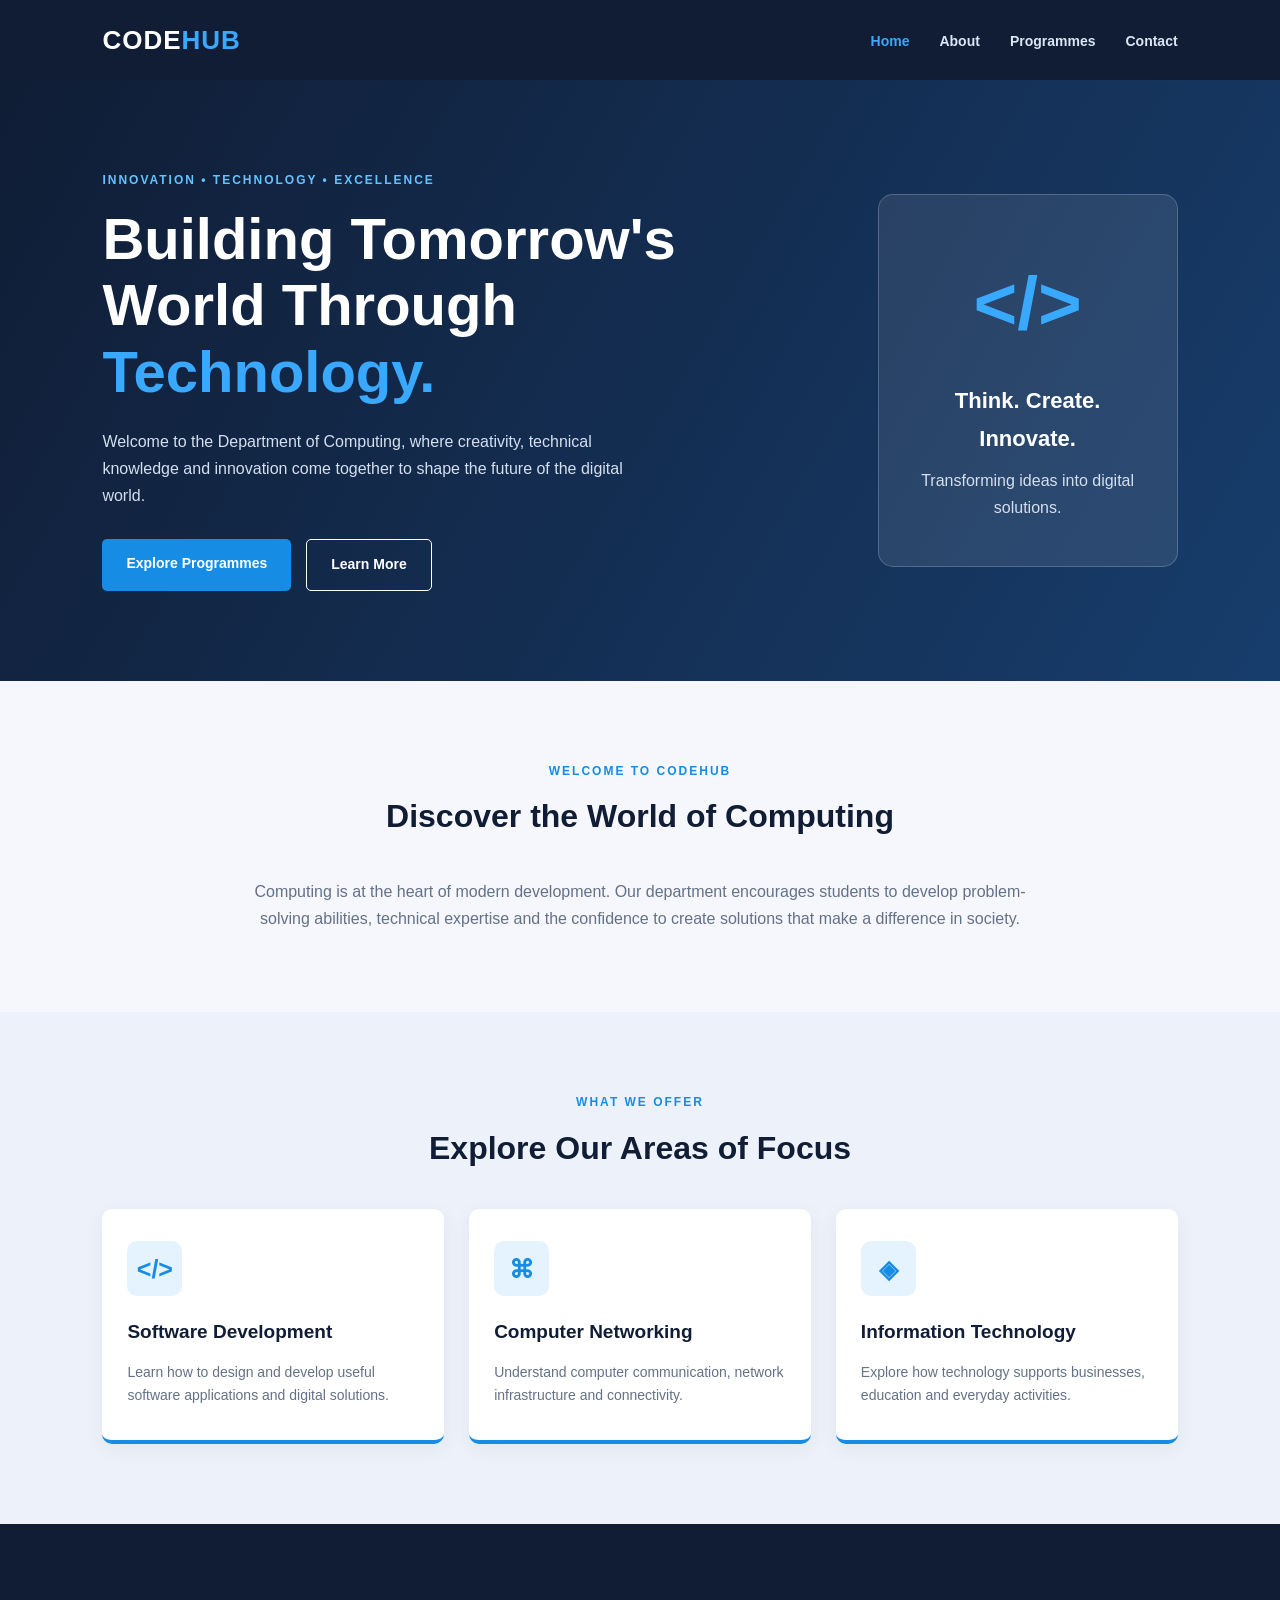
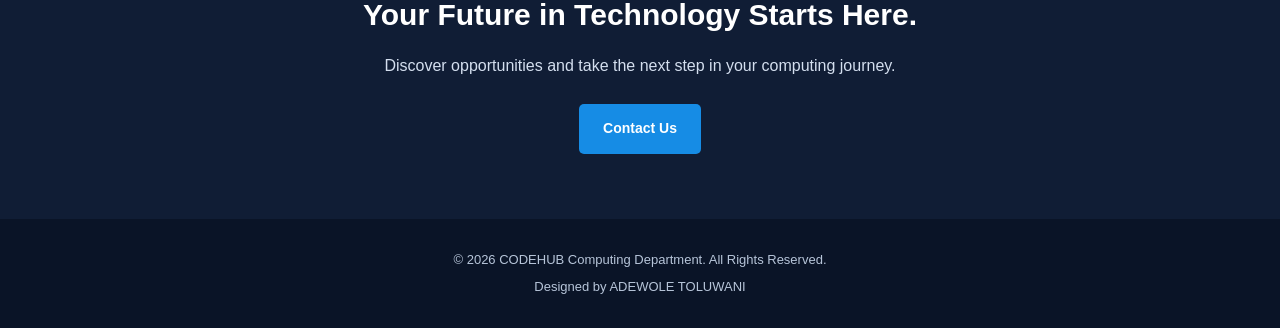
==== index.html @ 2d65027b "initial commit - Computing Department website" ====
<!DOCTYPE html>
<html lang="en">
<head>
    <meta charset="UTF-8">
    <meta name="viewport" content="width=device-width, initial-scale=1.0">
    <title>Computing Department | Home</title>
    <link rel="stylesheet" href="style.css">
</head>
<body>

    <header>
        <nav class="navbar">
            <a href="index.html" class="logo">CODE<span>HUB</span></a>

            <ul class="nav-links">
                <li><a href="index.html" class="active">Home</a></li>
                <li><a href="about.html">About</a></li>
                <li><a href="programmes.html">Programmes</a></li>
                <li><a href="contact.html">Contact</a></li>
            </ul>
        </nav>
    </header>

    <main>
        <section class="hero">
            <div class="hero-content">
                <p class="eyebrow">INNOVATION • TECHNOLOGY • EXCELLENCE</p>

                <h1>Building Tomorrow's World Through <span>Technology.</span></h1>

                <p>
                    Welcome to the Department of Computing, where creativity,
                    technical knowledge and innovation come together to shape
                    the future of the digital world.
                </p>

                <div class="hero-buttons">
                    <a href="programmes.html" class="btn primary-btn">
                        Explore Programmes
                    </a>

                    <a href="about.html" class="btn outline-btn">
                        Learn More
                    </a>
                </div>
            </div>

            <div class="hero-card">
                <div class="code-symbol">&lt;/&gt;</div>
                <h2>Think. Create. Innovate.</h2>
                <p>Transforming ideas into digital solutions.</p>
            </div>
        </section>

        <section class="welcome section-padding">
            <div class="section-heading">
                <p class="eyebrow">WELCOME TO CODEHUB</p>
                <h2>Discover the World of Computing</h2>
            </div>

            <p class="welcome-text">
                Computing is at the heart of modern development. Our department
                encourages students to develop problem-solving abilities,
                technical expertise and the confidence to create solutions
                that make a difference in society.
            </p>
        </section>

        <section class="highlights section-padding">
            <div class="section-heading">
                <p class="eyebrow">WHAT WE OFFER</p>
                <h2>Explore Our Areas of Focus</h2>
            </div>

            <div class="card-container">
                <article class="info-card">
                    <div class="card-icon">&lt;/&gt;</div>
                    <h3>Software Development</h3>
                    <p>
                        Learn how to design and develop useful software
                        applications and digital solutions.
                    </p>
                </article>

                <article class="info-card">
                    <div class="card-icon">⌘</div>
                    <h3>Computer Networking</h3>
                    <p>
                        Understand computer communication, network
                        infrastructure and connectivity.
                    </p>
                </article>

                <article class="info-card">
                    <div class="card-icon">◈</div>
                    <h3>Information Technology</h3>
                    <p>
                        Explore how technology supports businesses,
                        education and everyday activities.
                    </p>
                </article>
            </div>
        </section>

        <section class="call-to-action">
            <h2>Your Future in Technology Starts Here.</h2>
            <p>Discover opportunities and take the next step in your computing journey.</p>
            <a href="contact.html" class="btn primary-btn">Contact Us</a>
        </section>
    </main>

    <footer>
        <p>&copy; 2026 CODEHUB Computing Department. All Rights Reserved.</p>
        <p>Designed by ADEWOLE TOLUWANI</p>
    </footer>

</body>
</html>
---- style.css ----
/* =================================
   CODEHUB COMPUTING DEPARTMENT
   Designed by ADEWOLE TOLUWANI
================================= */

/* GENERAL STYLING */

* {
    margin: 0;
    padding: 0;
    box-sizing: border-box;
}

html {
    scroll-behavior: smooth;
}

body {
    font-family: Arial, Helvetica, sans-serif;
    background: #f5f7fc;
    color: #17243b;
    line-height: 1.7;
}

a {
    text-decoration: none;
}

.section-padding {
    padding: 80px 8%;
}

/* NAVIGATION BAR */

header {
    background: #101d35;
    padding: 18px 8%;
}

.navbar {
    display: flex;
    align-items: center;
    justify-content: space-between;
    flex-wrap: wrap;
    gap: 20px;
}

.logo {
    color: white;
    font-size: 26px;
    font-weight: 800;
    letter-spacing: 1px;
}

.logo span {
    color: #39a9ff;
}

.nav-links {
    display: flex;
    list-style: none;
    gap: 30px;
    flex-wrap: wrap;
}

.nav-links a {
    color: #dce5f5;
    font-size: 14px;
    font-weight: 600;
    transition: 0.3s;
}

.nav-links a:hover,
.nav-links a.active {
    color: #39a9ff;
}

/* HERO SECTION */

.hero {
    min-height: 520px;
    background: linear-gradient(120deg, #101d35, #173d6c);
    color: white;
    padding: 90px 8%;
    display: flex;
    justify-content: space-between;
    align-items: center;
    gap: 50px;
}

.hero-content {
    max-width: 620px;
}

.eyebrow {
    color: #168ce5;
    font-size: 12px;
    font-weight: 800;
    letter-spacing: 2px;
    margin-bottom: 15px;
}

.hero .eyebrow {
    color: #65c2ff;
}

.hero h1 {
    font-size: clamp(36px, 5vw, 58px);
    line-height: 1.15;
    margin-bottom: 22px;
}

.hero h1 span {
    color: #39a9ff;
}

.hero-content > p:not(.eyebrow) {
    color: #d4dfef;
    max-width: 550px;
    margin-bottom: 30px;
}

.hero-buttons {
    display: flex;
    gap: 15px;
    flex-wrap: wrap;
}

/* BUTTONS */

.btn {
    display: inline-block;
    border: none;
    border-radius: 5px;
    padding: 13px 24px;
    font-size: 14px;
    font-weight: 700;
    cursor: pointer;
    transition: 0.3s;
}

.primary-btn {
    background: #168ce5;
    color: white;
}

.primary-btn:hover {
    background: #0872c1;
}

.outline-btn {
    border: 1px solid #ffffff;
    color: white;
}

.outline-btn:hover {
    background: white;
    color: #101d35;
}

/* HERO FEATURE CARD */

.hero-card {
    background: rgba(255, 255, 255, 0.09);
    border: 1px solid rgba(255, 255, 255, 0.2);
    border-radius: 15px;
    padding: 45px 35px;
    width: 300px;
    text-align: center;
}

.code-symbol {
    font-size: 75px;
    color: #39a9ff;
    font-weight: bold;
    margin-bottom: 15px;
}

.hero-card h2 {
    font-size: 22px;
    margin-bottom: 10px;
}

.hero-card p {
    color: #d4dfef;
}

/* SECTION HEADINGS */

.section-heading {
    text-align: center;
    margin-bottom: 40px;
}

.section-heading h2,
.about-intro h2,
.objectives h2,
.contact-info h2 {
    font-size: 32px;
    color: #101d35;
    line-height: 1.3;
}

/* WELCOME SECTION */

.welcome {
    text-align: center;
}

.welcome-text {
    max-width: 800px;
    margin: auto;
    color: #647187;
}

/* INFORMATION CARDS */

.highlights {
    background: #edf2fa;
}

.card-container {
    display: grid;
    grid-template-columns: repeat(3, 1fr);
    gap: 25px;
}

.info-card {
    background: white;
    padding: 32px 25px;
    border-radius: 10px;
    border-bottom: 4px solid #168ce5;
    box-shadow: 0 5px 20px rgba(16, 29, 53, 0.06);
    transition: 0.3s;
}

.info-card:hover {
    transform: translateY(-7px);
    box-shadow: 0 12px 25px rgba(16, 29, 53, 0.12);
}

.card-icon {
    width: 55px;
    height: 55px;
    background: #e5f3ff;
    color: #168ce5;
    border-radius: 10px;
    display: flex;
    align-items: center;
    justify-content: center;
    font-size: 25px;
    font-weight: bold;
    margin-bottom: 20px;
}

.info-card h3 {
    font-size: 19px;
    margin-bottom: 12px;
    color: #101d35;
}

.info-card p {
    font-size: 14px;
    color: #647187;
}

/* PAGE BANNER */

.page-banner {
    background: linear-gradient(120deg, #101d35, #173d6c);
    padding: 75px 8%;
    text-align: center;
    color: white;
}

.page-banner h1 {
    font-size: 42px;
    margin-bottom: 12px;
}

.page-banner p:not(.eyebrow) {
    color: #d4dfef;
}

/* ABOUT PAGE */

.about-intro {
    max-width: 850px;
    margin: 0 auto 45px;
    text-align: center;
}

.about-intro > p:last-child {
    color: #647187;
    margin-top: 20px;
}

.mission-grid {
    display: grid;
    grid-template-columns: repeat(2, 1fr);
    gap: 25px;
}

.objectives {
    background: #edf2fa;
    text-align: center;
}

.objective-list {
    max-width: 650px;
    margin: 30px auto 0;
    text-align: left;
    list-style: none;
}

.objective-list li {
    background: white;
    padding: 15px 20px;
    margin-bottom: 12px;
    border-left: 4px solid #168ce5;
    border-radius: 5px;
}

/* PROGRAMMES PAGE */

.programmes-section {
    background: #f5f7fc;
}

.programme-card {
    position: relative;
}

.course-label {
    display: inline-block;
    margin-top: 18px;
    padding: 5px 12px;
    border-radius: 20px;
    background: #e5f3ff;
    color: #0872c1;
    font-size: 11px;
    font-weight: bold;
}

/* CALL TO ACTION */

.call-to-action {
    background: #101d35;
    color: white;
    text-align: center;
    padding: 65px 8%;
}

.call-to-action h2 {
    font-size: 30px;
    margin-bottom: 12px;
}

.call-to-action p {
    color: #d4dfef;
    margin-bottom: 25px;
}

/* CONTACT PAGE */

.contact-section {
    display: grid;
    grid-template-columns: 1fr 1.2fr;
    gap: 50px;
}

.contact-info > p:not(.eyebrow) {
    color: #647187;
    margin-top: 18px;
}

.contact-detail {
    margin-top: 30px;
    padding-left: 18px;
    border-left: 3px solid #168ce5;
}

.contact-detail h3 {
    font-size: 16px;
    margin-bottom: 5px;
}

.contact-detail p {
    color: #647187;
    font-size: 14px;
}

.contact-form {
    background: white;
    padding: 35px;
    border-radius: 10px;
    box-shadow: 0 5px 25px rgba(16, 29, 53, 0.07);
}

.contact-form h2 {
    margin-bottom: 25px;
    color: #101d35;
}

.contact-form label {
    display: block;
    margin-bottom: 7px;
    font-weight: bold;
    font-size: 13px;
}

.contact-form input,
.contact-form textarea {
    width: 100%;
    padding: 13px;
    margin-bottom: 20px;
    border: 1px solid #d7dfeb;
    border-radius: 5px;
    font-family: inherit;
    font-size: 14px;
    outline: none;
}

.contact-form input:focus,
.contact-form textarea:focus {
    border-color: #168ce5;
}

.contact-form textarea {
    resize: vertical;
}

.contact-form button {
    width: 100%;
}

/* FOOTER */

footer {
    background: #0a1427;
    color: #b7c5d9;
    padding: 25px 8%;
    text-align: center;
    font-size: 13px;
}

footer p {
    margin: 5px 0;
}

/* RESPONSIVE DESIGN */

@media (max-width: 900px) {

    .hero {
        flex-direction: column;
        align-items: flex-start;
    }

    .hero-card {
        width: 100%;
    }

    .card-container {
        grid-template-columns: repeat(2, 1fr);
    }

    .contact-section {
        grid-template-columns: 1fr;
    }
}

@media (max-width: 600px) {

    header {
        padding: 18px 5%;
    }

    .navbar {
        flex-direction: column;
    }

    .nav-links {
        justify-content: center;
        gap: 15px;
    }

    .hero {
        padding: 65px 6%;
    }

    .hero h1 {
        font-size: 36px;
    }

    .hero-card {
        padding: 30px 20px;
    }

    .section-padding {
        padding: 55px 6%;
    }

    .card-container,
    .mission-grid {
        grid-template-columns: 1fr;
    }

    .page-banner {
        padding: 55px 6%;
    }

    .page-banner h1 {
        font-size: 32px;
    }

    .section-heading h2,
    .about-intro h2,
    .objectives h2,
    .contact-info h2 {
        font-size: 26px;
    }

    .contact-form {
        padding: 22px;
    }

    .call-to-action h2 {
        font-size: 25px;
    }
}
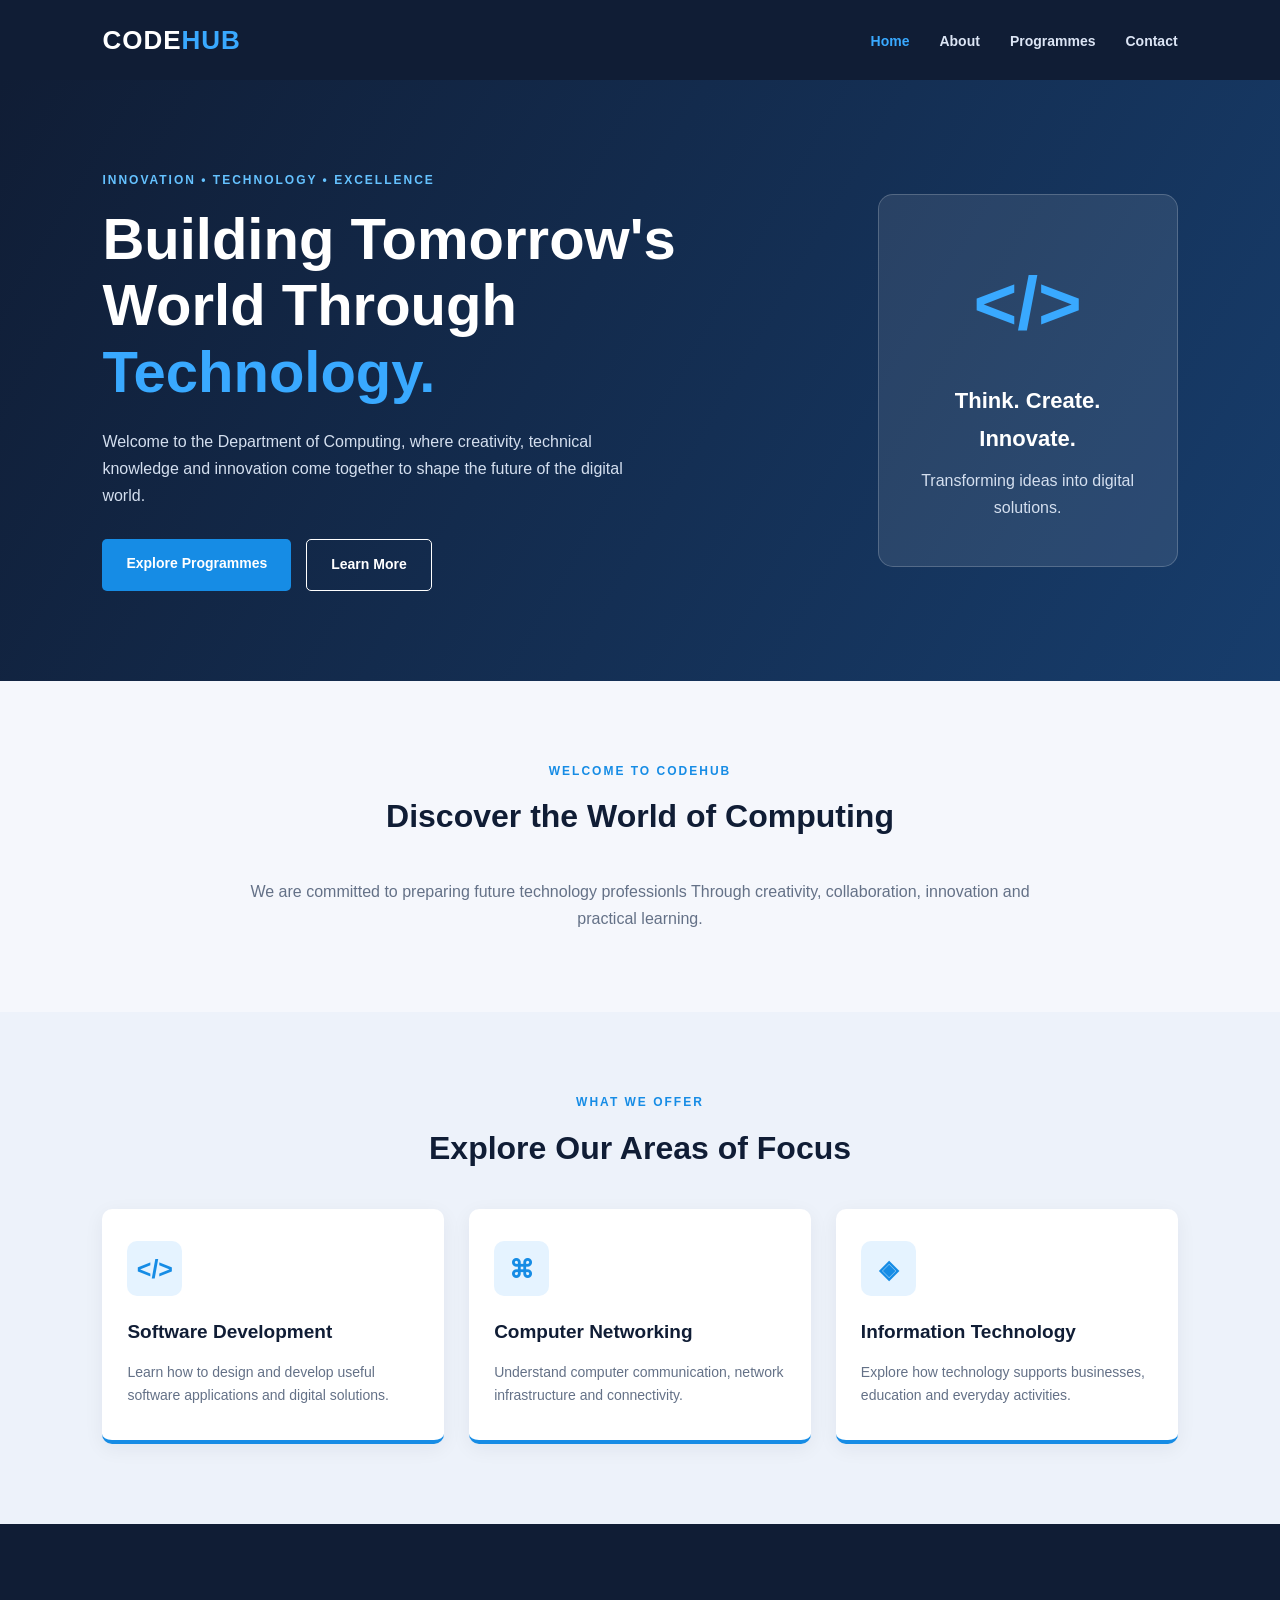
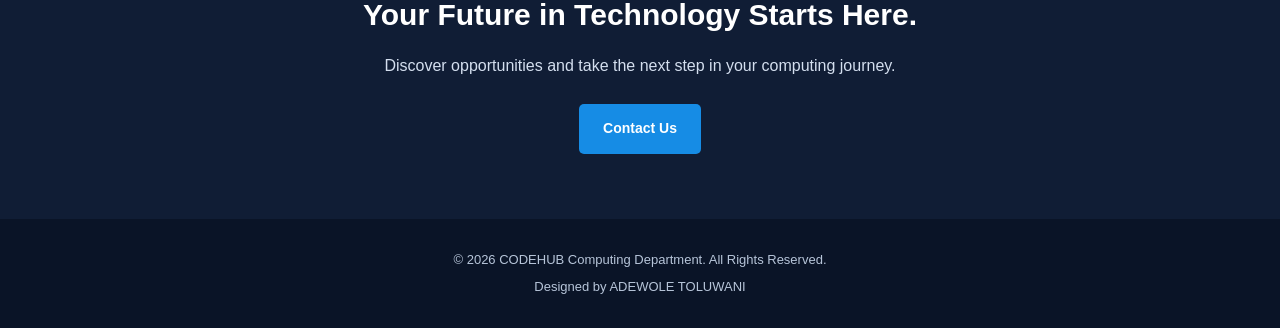
==== commit 16feef4f: "add homepage intoduction" ====
--- a/index.html
+++ b/index.html
@@ -59,10 +59,8 @@
             </div>
 
             <p class="welcome-text">
-                Computing is at the heart of modern development. Our department
-                encourages students to develop problem-solving abilities,
-                technical expertise and the confidence to create solutions
-                that make a difference in society.
+                We are committed to preparing future technology professionls Through
+                creativity, collaboration, innovation and practical learning.
             </p>
         </section>
 
